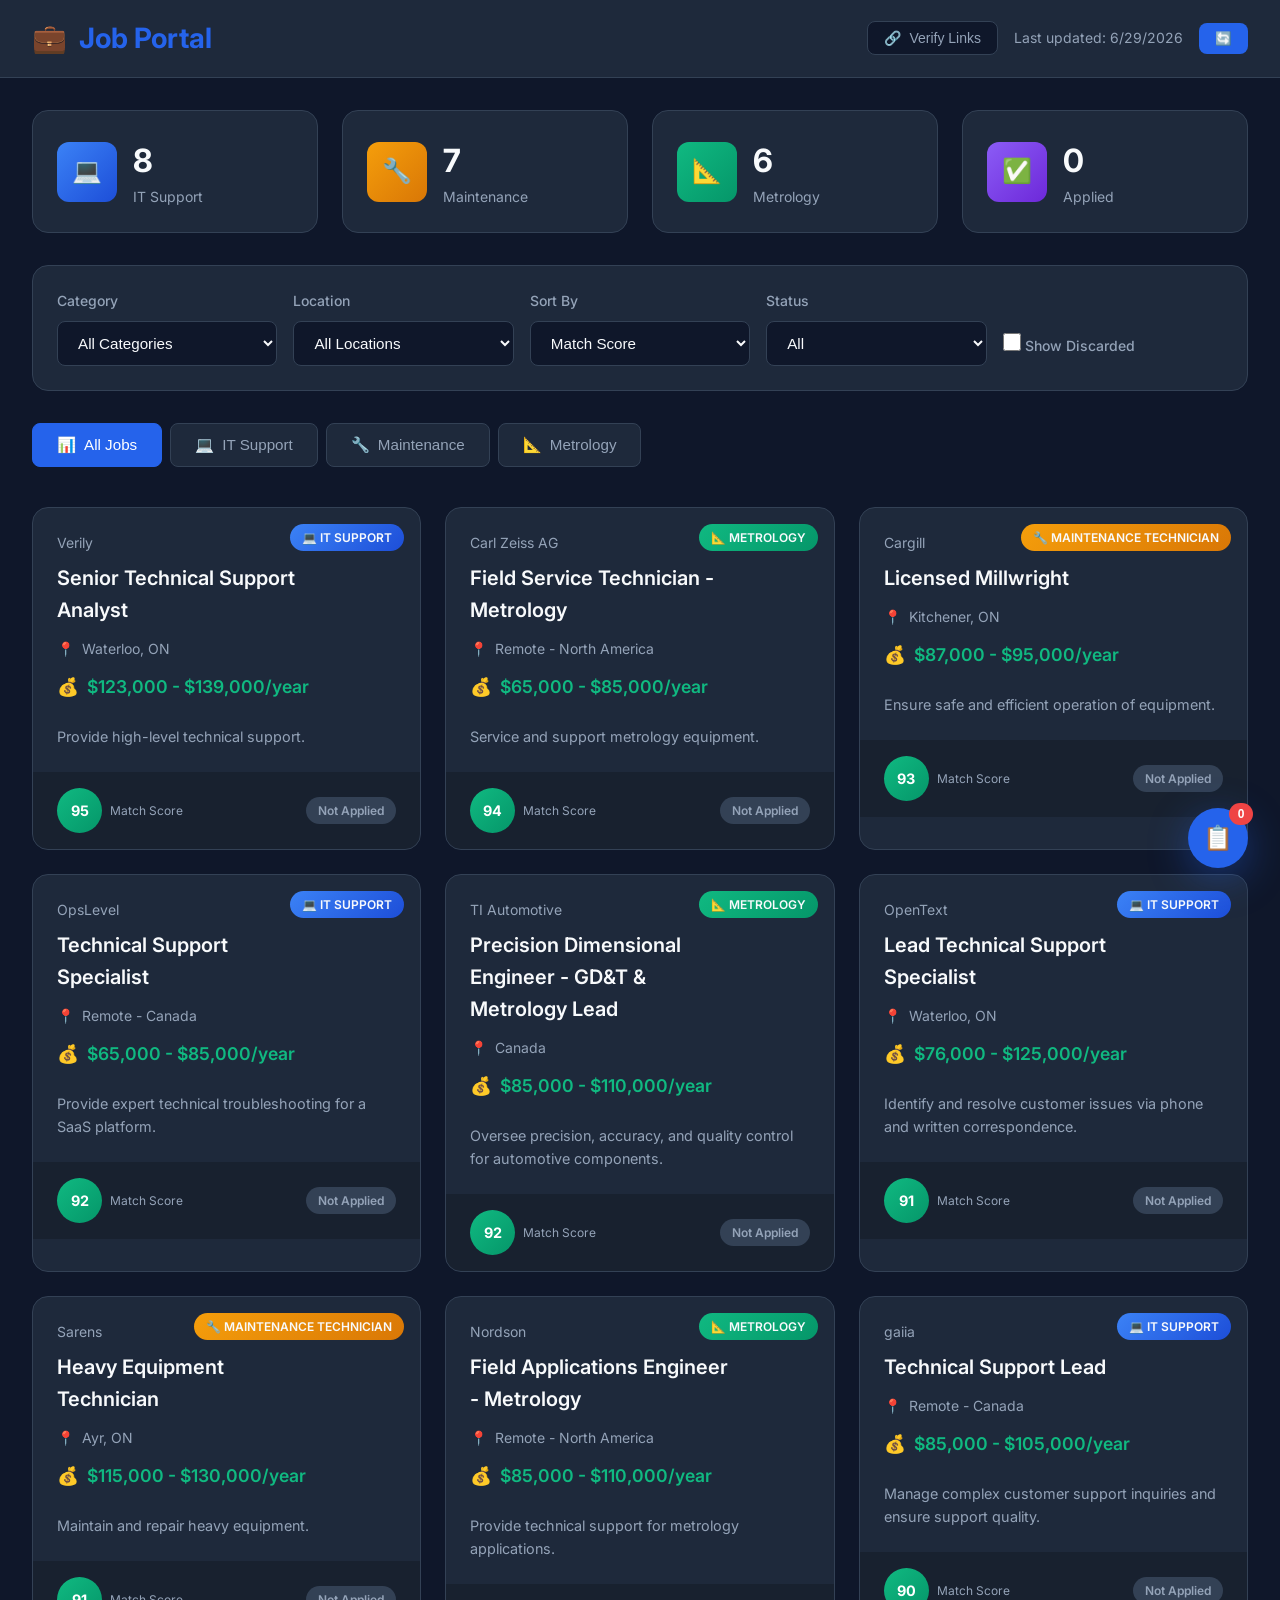
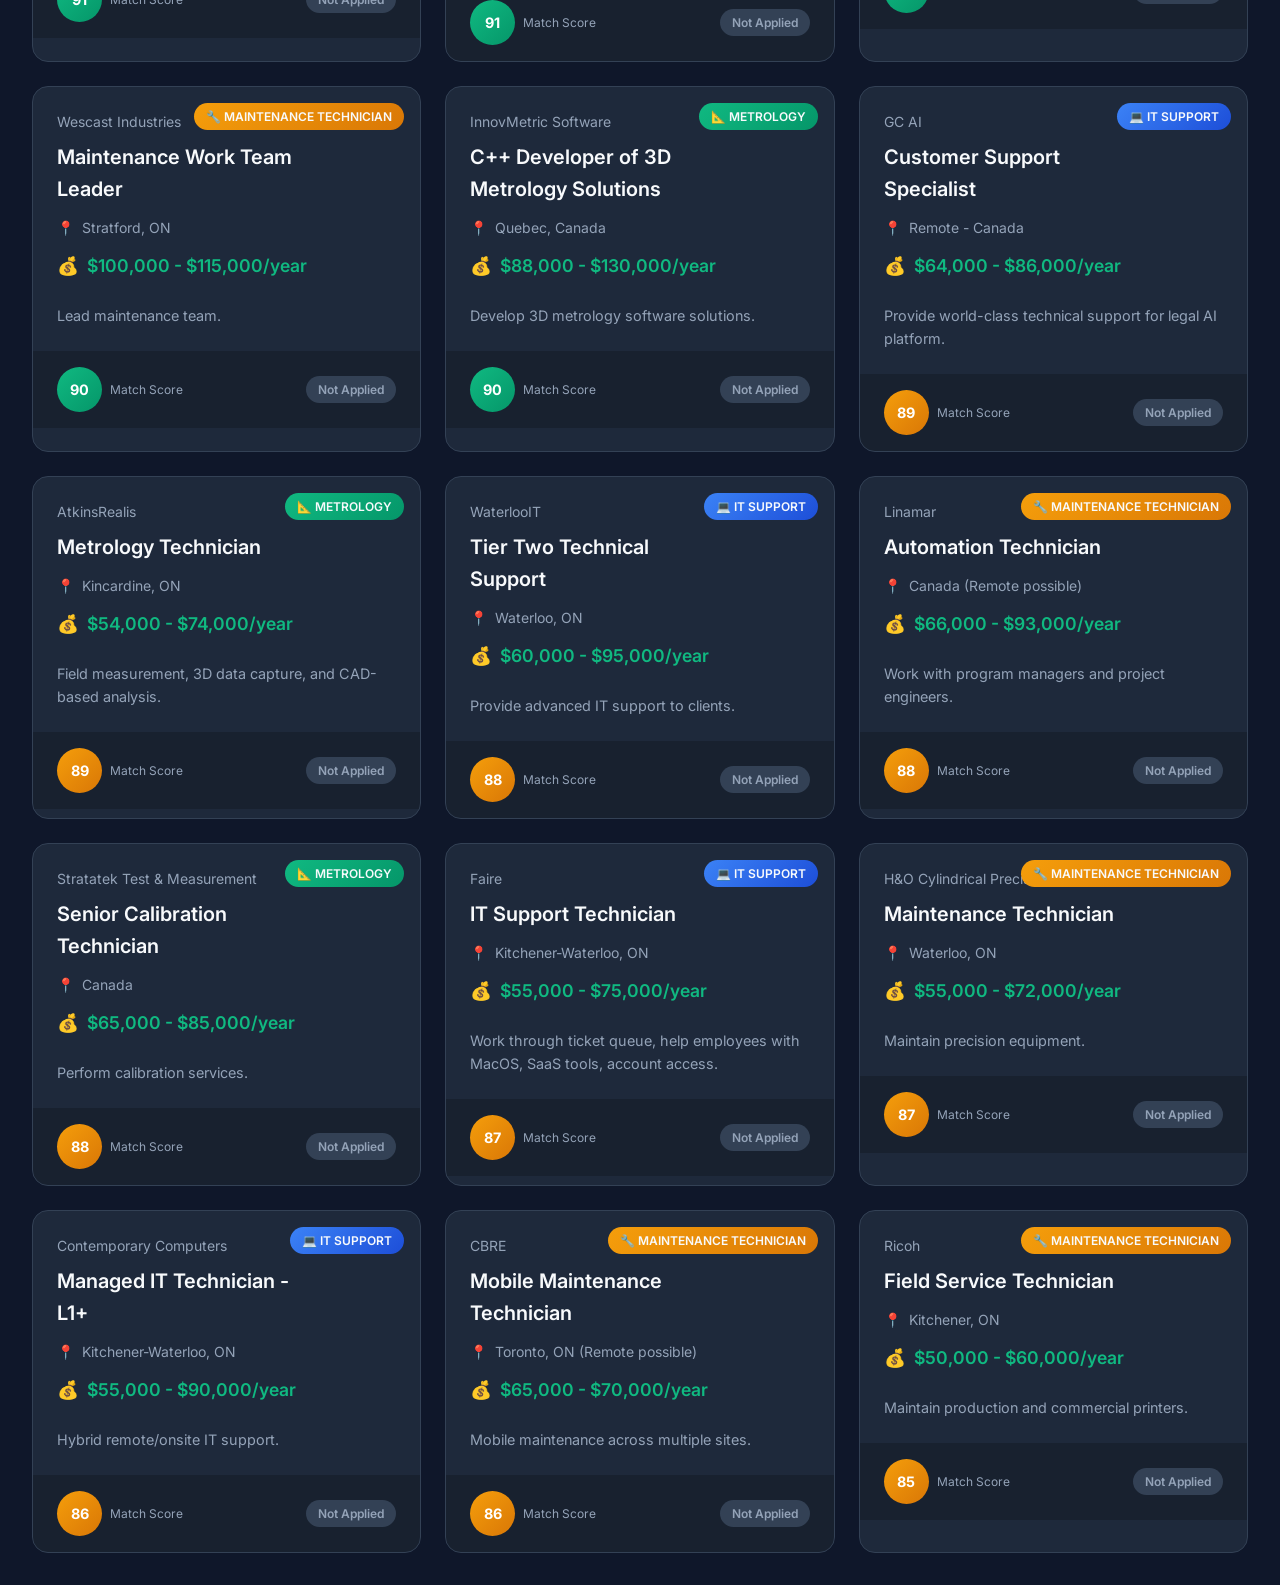
==== index.html @ a5195724 "This is a personal website to find a job" ====
<!DOCTYPE html>
<html lang="en">
<head>
    <meta charset="UTF-8">
    <meta name="viewport" content="width=device-width, initial-scale=1.0">
    <title>Daniel Masias - Job Portal</title>
    <link rel="stylesheet" href="styles.css">
    <link href="https://fonts.googleapis.com/css2?family=Inter:wght@300;400;500;600;700&display=swap" rel="stylesheet">
</head>
<body>
    <div class="app-container">
        <!-- Header -->
        <header class="header">
            <div class="header-content">
                <div class="logo">
                    <span>💼</span>
                    <span>Job Portal</span>
                </div>
                <div class="header-info">
                    <button class="btn-verify" id="verifyLinksBtn" title="Verify all application links">
                        <span>🔗</span> Verify Links
                    </button>
                    <span class="last-updated" id="lastUpdated"></span>
                    <button class="btn-refresh" id="refreshBtn" title="Refresh jobs">
                        <span>🔄</span>
                    </button>
                </div>
            </div>
        </header>

        <!-- Main Content -->
        <main class="main-content">
            <!-- Stats Section -->
            <section class="stats-section">
                <div class="stat-card">
                    <div class="stat-icon it-support"><span>💻</span></div>
                    <div class="stat-info">
                        <span class="stat-number" id="itSupportCount">0</span>
                        <span class="stat-label">IT Support</span>
                    </div>
                </div>
                <div class="stat-card">
                    <div class="stat-icon maintenance"><span>🔧</span></div>
                    <div class="stat-info">
                        <span class="stat-number" id="maintenanceCount">0</span>
                        <span class="stat-label">Maintenance</span>
                    </div>
                </div>
                <div class="stat-card">
                    <div class="stat-icon metrology"><span>📐</span></div>
                    <div class="stat-info">
                        <span class="stat-number" id="metrologyCount">0</span>
                        <span class="stat-label">Metrology</span>
                    </div>
                </div>
                <div class="stat-card">
                    <div class="stat-icon applied"><span>✅</span></div>
                    <div class="stat-info">
                        <span class="stat-number" id="appliedCount">0</span>
                        <span class="stat-label">Applied</span>
                    </div>
                </div>
            </section>

            <!-- Filters -->
            <section class="filters-section">
                <div class="filter-group">
                    <label>Category</label>
                    <select id="categoryFilter">
                        <option value="all">All Categories</option>
                        <option value="it_support">IT Support</option>
                        <option value="maintenance">Maintenance Technician</option>
                        <option value="metrology">Metrology</option>
                    </select>
                </div>
                <div class="filter-group">
                    <label>Location</label>
                    <select id="locationFilter">
                        <option value="all">All Locations</option>
                        <option value="remote">Remote Only</option>
                        <option value="kitchener">Kitchener, ON (10Km)</option>
                    </select>
                </div>
                <div class="filter-group">
                    <label>Sort By</label>
                    <select id="sortBy">
                        <option value="score">Match Score</option>
                        <option value="salary">Salary</option>
                        <option value="date">Date Posted</option>
                    </select>
                </div>
                <div class="filter-group">
                    <label>Status</label>
                    <select id="statusFilter">
                        <option value="all">All</option>
                        <option value="not_applied">Not Applied</option>
                        <option value="applied">Applied</option>
                        <option value="interview">Interview</option>
                        <option value="discarded">Discarded</option>
                    </select>
                </div>
                <div class="filter-group filter-checkbox">
                    <label class="checkbox-label">
                        <input type="checkbox" id="showDiscarded">
                        <span>Show Discarded</span>
                    </label>
                </div>
            </section>

            <!-- Category Tabs -->
            <section class="category-tabs">
                <button class="tab-btn active" data-category="all">
                    <span>📊</span> All Jobs
                </button>
                <button class="tab-btn" data-category="it_support">
                    <span>💻</span> IT Support
                </button>
                <button class="tab-btn" data-category="maintenance">
                    <span>🔧</span> Maintenance
                </button>
                <button class="tab-btn" data-category="metrology">
                    <span>📐</span> Metrology
                </button>
            </section>

            <!-- Jobs Grid -->
            <section class="jobs-section">
                <div class="jobs-grid" id="jobsGrid">
                    <!-- Jobs will be dynamically inserted here -->
                </div>
            </section>
        </main>

        <!-- Job Detail Modal -->
        <div class="modal-overlay" id="jobModal">
            <div class="modal-content">
                <button class="modal-close" id="modalClose">&times;</button>
                <div class="modal-header">
                    <div class="modal-company-logo" id="modalLogo"></div>
                    <div class="modal-title">
                        <h2 id="modalPosition"></h2>
                        <h3 id="modalCompany"></h3>
                        <div class="modal-meta">
                            <span id="modalLocation"><span>📍</span></span>
                            <span id="modalSalary"><span>💰</span></span>
                            <span id="modalScore"><span>⭐</span></span>
                        </div>
                    </div>
                </div>
                <div class="modal-body">
                    <div class="modal-section">
                        <h4>Description</h4>
                        <p id="modalDescription"></p>
                    </div>
                    <div class="modal-section">
                        <h4>Requirements</h4>
                        <ul id="modalRequirements"></ul>
                    </div>
                    <div class="modal-section">
                        <h4>Application Status</h4>
                        <div class="status-buttons">
                            <button class="status-btn" data-status="not_applied">Not Applied</button>
                            <button class="status-btn" data-status="applied">Applied</button>
                            <button class="status-btn" data-status="interview">Interview</button>
                            <button class="status-btn" data-status="rejected">Rejected</button>
                            <button class="status-btn" data-status="discarded">Discarded</button>
                        </div>
                        <div class="notes-section">
                            <label>Notes:</label>
                            <textarea id="applicationNotes" placeholder="Add notes about this application..."></textarea>
                        </div>
                    </div>
                </div>
                <div class="modal-footer">
                    <div class="link-status" id="linkStatus">
                        <span class="link-unchecked">🔍 Link not verified yet</span>
                    </div>
                    <div class="modal-buttons">
                        <button class="btn-download-cv" id="modalDownloadCV">
                            <span>📄</span> Download CV
                        </button>
                        <a href="#" class="btn-apply" id="modalApply" target="_blank">
                            <span>📨</span> Apply Now
                        </a>
                        <a href="#" class="btn-career" id="modalCareer" target="_blank">
                            <span>🏢</span> Career Page
                        </a>
                        <button class="btn-discard-modal" id="modalDiscard">
                            <span>🗑️</span> Discard
                        </button>
                    </div>
                </div>
            </div>
        </div>

        <!-- Application Log Sidebar -->
        <aside class="log-sidebar" id="logSidebar">
            <div class="log-header">
                <h3><span>📜</span> Application Log</h3>
                <button class="btn-close-log" id="closeLog">&times;</button>
            </div>
            <div class="log-content" id="logContent">
                <!-- Log entries will be inserted here -->
            </div>
        </aside>

        <!-- Toggle Log Button -->
        <button class="btn-toggle-log" id="toggleLog">
            <span>📋</span>
            <span class="log-badge" id="logBadge">0</span>
        </button>
    </div>

    <script src="app.js"></script>
</body>
</html>
---- styles.css ----
/* Reset & Base */
* {
    margin: 0;
    padding: 0;
    box-sizing: border-box;
}

:root {
    --primary: #2563eb;
    --primary-dark: #1d4ed8;
    --secondary: #64748b;
    --success: #10b981;
    --warning: #f59e0b;
    --danger: #ef4444;
    --bg-dark: #0f172a;
    --bg-card: #1e293b;
    --bg-hover: #334155;
    --text-primary: #f8fafc;
    --text-secondary: #94a3b8;
    --border: #334155;
    --gradient-it: linear-gradient(135deg, #3b82f6, #1d4ed8);
    --gradient-maintenance: linear-gradient(135deg, #f59e0b, #d97706);
    --gradient-metrology: linear-gradient(135deg, #10b981, #059669);
}

body {
    font-family: 'Inter', -apple-system, BlinkMacSystemFont, sans-serif;
    background: var(--bg-dark);
    color: var(--text-primary);
    line-height: 1.6;
    min-height: 100vh;
}

/* Header */
.header {
    background: var(--bg-card);
    border-bottom: 1px solid var(--border);
    padding: 1rem 2rem;
    position: sticky;
    top: 0;
    z-index: 100;
}

.header-content {
    max-width: 1400px;
    margin: 0 auto;
    display: flex;
    justify-content: space-between;
    align-items: center;
}

.logo {
    display: flex;
    align-items: center;
    gap: 0.75rem;
    font-size: 1.5rem;
    font-weight: 700;
    color: var(--primary);
}

.logo span {
    font-size: 1.75rem;
}

.header-info {
    display: flex;
    align-items: center;
    gap: 1rem;
}

.last-updated {
    color: var(--text-secondary);
    font-size: 0.875rem;
}

.btn-refresh {
    background: var(--primary);
    color: white;
    border: none;
    padding: 0.5rem 1rem;
    border-radius: 0.5rem;
    cursor: pointer;
    display: flex;
    align-items: center;
    gap: 0.5rem;
    transition: all 0.2s;
}

.btn-refresh:hover {
    background: var(--primary-dark);
    transform: rotate(180deg);
}

/* Main Content */
.main-content {
    max-width: 1400px;
    margin: 0 auto;
    padding: 2rem;
}

/* Stats Section */
.stats-section {
    display: grid;
    grid-template-columns: repeat(auto-fit, minmax(200px, 1fr));
    gap: 1.5rem;
    margin-bottom: 2rem;
}

.stat-card {
    background: var(--bg-card);
    border-radius: 1rem;
    padding: 1.5rem;
    display: flex;
    align-items: center;
    gap: 1rem;
    border: 1px solid var(--border);
    transition: transform 0.2s, box-shadow 0.2s;
}

.stat-card:hover {
    transform: translateY(-2px);
    box-shadow: 0 10px 40px rgba(0, 0, 0, 0.3);
}

.stat-icon {
    width: 60px;
    height: 60px;
    border-radius: 0.75rem;
    display: flex;
    align-items: center;
    justify-content: center;
    font-size: 1.5rem;
    color: white;
}

.stat-icon.it-support { background: var(--gradient-it); }
.stat-icon.maintenance { background: var(--gradient-maintenance); }
.stat-icon.metrology { background: var(--gradient-metrology); }
.stat-icon.applied { background: linear-gradient(135deg, #8b5cf6, #6d28d9); }

.stat-info {
    display: flex;
    flex-direction: column;
}

.stat-number {
    font-size: 2rem;
    font-weight: 700;
}

.stat-label {
    color: var(--text-secondary);
    font-size: 0.875rem;
}

/* Filters Section */
.filters-section {
    display: flex;
    flex-wrap: wrap;
    gap: 1rem;
    margin-bottom: 2rem;
    padding: 1.5rem;
    background: var(--bg-card);
    border-radius: 1rem;
    border: 1px solid var(--border);
}

.filter-group {
    flex: 1;
    min-width: 200px;
}

.filter-group label {
    display: block;
    margin-bottom: 0.5rem;
    color: var(--text-secondary);
    font-size: 0.875rem;
    font-weight: 500;
}

.filter-group select {
    width: 100%;
    padding: 0.75rem 1rem;
    background: var(--bg-dark);
    border: 1px solid var(--border);
    border-radius: 0.5rem;
    color: var(--text-primary);
    font-size: 0.95rem;
    cursor: pointer;
    transition: border-color 0.2s;
}

.filter-group select:focus {
    outline: none;
    border-color: var(--primary);
}

/* Category Tabs */
.category-tabs {
    display: flex;
    gap: 0.5rem;
    margin-bottom: 2rem;
    overflow-x: auto;
    padding-bottom: 0.5rem;
}

.tab-btn {
    display: flex;
    align-items: center;
    gap: 0.5rem;
    padding: 0.75rem 1.5rem;
    background: var(--bg-card);
    border: 1px solid var(--border);
    border-radius: 0.5rem;
    color: var(--text-secondary);
    font-size: 0.95rem;
    font-weight: 500;
    cursor: pointer;
    transition: all 0.2s;
    white-space: nowrap;
}

.tab-btn:hover {
    background: var(--bg-hover);
    color: var(--text-primary);
}

.tab-btn.active {
    background: var(--primary);
    color: white;
    border-color: var(--primary);
}

/* Jobs Grid */
.jobs-grid {
    display: grid;
    grid-template-columns: repeat(auto-fill, minmax(350px, 1fr));
    gap: 1.5rem;
}

/* Job Card */
.job-card {
    background: var(--bg-card);
    border-radius: 1rem;
    border: 1px solid var(--border);
    overflow: hidden;
    transition: transform 0.2s, box-shadow 0.2s;
    cursor: pointer;
}

.job-card:hover {
    transform: translateY(-4px);
    box-shadow: 0 20px 40px rgba(0, 0, 0, 0.3);
}

.job-card-header {
    padding: 1.5rem;
    position: relative;
}

.job-card-category {
    position: absolute;
    top: 1rem;
    right: 1rem;
    padding: 0.25rem 0.75rem;
    border-radius: 2rem;
    font-size: 0.75rem;
    font-weight: 600;
    text-transform: uppercase;
}

.job-card-category.it-support { background: var(--gradient-it); }
.job-card-category.maintenance { background: var(--gradient-maintenance); }
.job-card-category.metrology { background: var(--gradient-metrology); }

.job-card-company {
    font-size: 0.875rem;
    color: var(--text-secondary);
    margin-bottom: 0.5rem;
}

.job-card-title {
    font-size: 1.25rem;
    font-weight: 600;
    margin-bottom: 0.75rem;
    padding-right: 80px;
}

.job-card-location {
    display: flex;
    align-items: center;
    gap: 0.5rem;
    color: var(--text-secondary);
    font-size: 0.875rem;
    margin-bottom: 0.75rem;
}

.job-card-location span {
    color: var(--primary);
}

.job-card-salary {
    display: flex;
    align-items: center;
    gap: 0.5rem;
    color: var(--success);
    font-weight: 600;
    font-size: 1.1rem;
}

.job-card-salary span {
    color: var(--warning);
}

.job-card-body {
    padding: 0 1.5rem 1.5rem;
}

.job-card-description {
    color: var(--text-secondary);
    font-size: 0.9rem;
    line-height: 1.6;
    display: -webkit-box;
    -webkit-line-clamp: 2;
    -webkit-box-orient: vertical;
    overflow: hidden;
}

.job-card-footer {
    padding: 1rem 1.5rem;
    background: rgba(0, 0, 0, 0.2);
    display: flex;
    justify-content: space-between;
    align-items: center;
}

.job-card-score {
    display: flex;
    align-items: center;
    gap: 0.5rem;
}

.score-circle {
    width: 45px;
    height: 45px;
    border-radius: 50%;
    display: flex;
    align-items: center;
    justify-content: center;
    font-weight: 700;
    font-size: 0.9rem;
    color: white;
}

.score-high { background: linear-gradient(135deg, #10b981, #059669); }
.score-medium { background: linear-gradient(135deg, #f59e0b, #d97706); }
.score-low { background: linear-gradient(135deg, #ef4444, #dc2626); }

.score-label {
    font-size: 0.75rem;
    color: var(--text-secondary);
}

.job-card-status {
    display: flex;
    align-items: center;
    gap: 0.5rem;
}

.status-badge {
    padding: 0.25rem 0.75rem;
    border-radius: 2rem;
    font-size: 0.75rem;
    font-weight: 600;
}

.status-not_applied { background: var(--bg-hover); color: var(--text-secondary); }
.status-applied { background: rgba(59, 130, 246, 0.2); color: #60a5fa; }
.status-interview { background: rgba(16, 185, 129, 0.2); color: #34d399; }
.status-rejected { background: rgba(239, 68, 68, 0.2); color: #f87171; }
.status-discarded { background: rgba(107, 114, 128, 0.2); color: #9ca3af; }

/* Discard Button */
.btn-discard {
    position: absolute;
    top: 1rem;
    left: 1rem;
    background: rgba(0, 0, 0, 0.5);
    border: none;
    border-radius: 0.5rem;
    padding: 0.4rem 0.6rem;
    cursor: pointer;
    font-size: 0.9rem;
    opacity: 0;
    transition: all 0.2s;
    z-index: 10;
}

.job-card:hover .btn-discard {
    opacity: 1;
}

.btn-discard:hover {
    background: rgba(239, 68, 68, 0.8);
    transform: scale(1.1);
}

.job-card.discarded {
    opacity: 0.5;
    border-style: dashed;
}

.job-card.discarded:hover {
    opacity: 0.8;
}

/* Filter Checkbox */
.filter-checkbox {
    display: flex;
    align-items: flex-end;
    min-width: auto;
}

.checkbox-label {
    display: flex;
    align-items: center;
    gap: 0.5rem;
    cursor: pointer;
    color: var(--text-secondary);
    font-size: 0.875rem;
    font-weight: 500;
    padding-top: 1.5rem;
}

.checkbox-label input[type="checkbox"] {
    width: 18px;
    height: 18px;
    accent-color: var(--primary);
    cursor: pointer;
}

/* Modal */
.modal-overlay {
    position: fixed;
    top: 0;
    left: 0;
    right: 0;
    bottom: 0;
    background: rgba(0, 0, 0, 0.8);
    display: none;
    align-items: center;
    justify-content: center;
    z-index: 1000;
    padding: 2rem;
}

.modal-overlay.active {
    display: flex;
}

.modal-content {
    background: var(--bg-card);
    border-radius: 1rem;
    max-width: 700px;
    width: 100%;
    max-height: 90vh;
    overflow-y: auto;
    position: relative;
}

.modal-close {
    position: absolute;
    top: 1rem;
    right: 1rem;
    background: none;
    border: none;
    color: var(--text-secondary);
    font-size: 1.5rem;
    cursor: pointer;
    width: 40px;
    height: 40px;
    border-radius: 50%;
    display: flex;
    align-items: center;
    justify-content: center;
    transition: all 0.2s;
}

.modal-close:hover {
    background: var(--bg-hover);
    color: var(--text-primary);
}

.modal-header {
    padding: 2rem;
    border-bottom: 1px solid var(--border);
}

.modal-company-logo {
    width: 80px;
    height: 80px;
    border-radius: 1rem;
    background: var(--gradient-it);
    display: flex;
    align-items: center;
    justify-content: center;
    font-size: 2rem;
    color: white;
    margin-bottom: 1rem;
}

.modal-title h2 {
    font-size: 1.5rem;
    margin-bottom: 0.5rem;
}

.modal-title h3 {
    color: var(--text-secondary);
    font-weight: 500;
    margin-bottom: 1rem;
}

.modal-meta {
    display: flex;
    flex-wrap: wrap;
    gap: 1rem;
}

.modal-meta span {
    display: flex;
    align-items: center;
    gap: 0.5rem;
    color: var(--text-secondary);
    font-size: 0.9rem;
}

.modal-meta span span {
    color: var(--primary);
}

.modal-body {
    padding: 2rem;
}

.modal-section {
    margin-bottom: 2rem;
}

.modal-section h4 {
    font-size: 1rem;
    margin-bottom: 1rem;
    color: var(--text-primary);
}

.modal-section p {
    color: var(--text-secondary);
    line-height: 1.7;
}

.modal-section ul {
    list-style: none;
}

.modal-section ul li {
    padding: 0.5rem 0;
    color: var(--text-secondary);
    display: flex;
    align-items: center;
    gap: 0.5rem;
}

.modal-section ul li::before {
    content: "•";
    color: var(--primary);
    font-weight: bold;
}

/* Status Buttons */
.status-buttons {
    display: flex;
    flex-wrap: wrap;
    gap: 0.5rem;
    margin-bottom: 1rem;
}

.status-btn {
    padding: 0.5rem 1rem;
    border-radius: 0.5rem;
    border: 1px solid var(--border);
    background: var(--bg-dark);
    color: var(--text-secondary);
    cursor: pointer;
    transition: all 0.2s;
    font-size: 0.875rem;
}

.status-btn:hover {
    border-color: var(--primary);
    color: var(--primary);
}

.status-btn.active {
    background: var(--primary);
    color: white;
    border-color: var(--primary);
}

.notes-section {
    margin-top: 1rem;
}

.notes-section label {
    display: block;
    margin-bottom: 0.5rem;
    color: var(--text-secondary);
    font-size: 0.875rem;
}

.notes-section textarea {
    width: 100%;
    min-height: 100px;
    padding: 1rem;
    background: var(--bg-dark);
    border: 1px solid var(--border);
    border-radius: 0.5rem;
    color: var(--text-primary);
    font-family: inherit;
    resize: vertical;
}

.notes-section textarea:focus {
    outline: none;
    border-color: var(--primary);
}

.modal-footer {
    padding: 1.5rem 2rem;
    background: rgba(0, 0, 0, 0.2);
    display: flex;
    flex-direction: column;
    gap: 0.75rem;
}

.btn-apply, .btn-career, .btn-discard-modal {
    flex: 1;
    padding: 1rem;
    border-radius: 0.5rem;
    text-decoration: none;
    text-align: center;
    font-weight: 600;
    display: flex;
    align-items: center;
    justify-content: center;
    gap: 0.5rem;
    transition: all 0.2s;
    border: none;
    cursor: pointer;
    font-size: 0.95rem;
}

.modal-buttons {
    display: flex;
    gap: 0.75rem;
}

.modal-buttons .btn-apply,
.modal-buttons .btn-career,
.modal-buttons .btn-discard-modal {
    flex: 1;
}

.btn-apply {
    background: var(--primary);
    color: white;
}

.btn-apply:hover {
    background: var(--primary-dark);
}

.btn-career {
    background: var(--bg-dark);
    color: var(--text-primary);
    border: 1px solid var(--border);
}

.btn-career:hover {
    background: var(--bg-hover);
}

.btn-discard-modal {
    background: var(--bg-dark);
    color: var(--text-secondary);
    border: 1px solid var(--border);
}

.btn-discard-modal:hover {
    background: rgba(239, 68, 68, 0.2);
    color: #f87171;
    border-color: #f87171;
}

/* Download CV Button */
.btn-download-cv {
    background: linear-gradient(135deg, #10b981, #059669);
    color: white;
    border: none;
    padding: 1rem;
    border-radius: 0.5rem;
    cursor: pointer;
    display: flex;
    align-items: center;
    justify-content: center;
    gap: 0.5rem;
    font-weight: 600;
    transition: all 0.2s;
    font-size: 0.95rem;
}

.btn-download-cv:hover {
    background: linear-gradient(135deg, #059669, #047857);
    transform: translateY(-2px);
    box-shadow: 0 5px 20px rgba(16, 185, 129, 0.4);
}

/* Verify Links Button */
.btn-verify {
    background: var(--bg-dark);
    color: var(--text-secondary);
    border: 1px solid var(--border);
    padding: 0.5rem 1rem;
    border-radius: 0.5rem;
    cursor: pointer;
    display: flex;
    align-items: center;
    gap: 0.5rem;
    transition: all 0.2s;
    font-size: 0.875rem;
}

.btn-verify:hover {
    background: var(--bg-hover);
    color: var(--text-primary);
    border-color: var(--primary);
}

.btn-verify:disabled {
    opacity: 0.7;
    cursor: not-allowed;
}

/* Link Status */
.link-status {
    padding: 0.5rem 1rem;
    border-radius: 0.5rem;
    font-size: 0.8rem;
    margin-bottom: 0.5rem;
}

.link-ok {
    color: #34d399;
    background: rgba(16, 185, 129, 0.1);
}

.link-broken {
    color: #f87171;
    background: rgba(239, 68, 68, 0.1);
}

.link-unchecked {
    color: var(--text-secondary);
    background: rgba(100, 116, 139, 0.1);
}

.link-warning {
    color: #fbbf24;
    background: rgba(245, 158, 11, 0.1);
}

/* Modal Buttons Container */
.modal-buttons {
    display: flex;
    gap: 0.75rem;
}

.modal-footer {
    padding: 1.5rem 2rem;
    background: rgba(0, 0, 0, 0.2);
}

/* Apply button link states */
.btn-apply.link-broken {
    background: rgba(239, 68, 68, 0.3);
    border: 1px dashed #f87171;
}

.btn-apply.link-ok {
    background: var(--primary);
}

/* Log Sidebar */
.log-sidebar {
    position: fixed;
    top: 0;
    right: -400px;
    width: 400px;
    height: 100vh;
    background: var(--bg-card);
    border-left: 1px solid var(--border);
    z-index: 200;
    transition: right 0.3s ease;
    display: flex;
    flex-direction: column;
}

.log-sidebar.active {
    right: 0;
}

.log-header {
    padding: 1.5rem;
    border-bottom: 1px solid var(--border);
    display: flex;
    justify-content: space-between;
    align-items: center;
}

.log-header h3 {
    display: flex;
    align-items: center;
    gap: 0.5rem;
    font-size: 1.1rem;
}

.btn-close-log {
    background: none;
    border: none;
    color: var(--text-secondary);
    font-size: 1.5rem;
    cursor: pointer;
}

.log-content {
    flex: 1;
    overflow-y: auto;
    padding: 1rem;
}

.log-entry {
    padding: 1rem;
    background: var(--bg-dark);
    border-radius: 0.5rem;
    margin-bottom: 0.75rem;
    border-left: 3px solid var(--primary);
}

.log-entry-header {
    display: flex;
    justify-content: space-between;
    align-items: start;
    margin-bottom: 0.5rem;
}

.log-entry-company {
    font-weight: 600;
    font-size: 0.95rem;
}

.log-entry-date {
    font-size: 0.75rem;
    color: var(--text-secondary);
}

.log-entry-position {
    color: var(--text-secondary);
    font-size: 0.85rem;
    margin-bottom: 0.5rem;
}

.log-entry-status {
    display: inline-block;
    padding: 0.2rem 0.5rem;
    border-radius: 0.25rem;
    font-size: 0.75rem;
    font-weight: 600;
}

.log-entry-notes {
    margin-top: 0.5rem;
    padding-top: 0.5rem;
    border-top: 1px solid var(--border);
    font-size: 0.85rem;
    color: var(--text-secondary);
    font-style: italic;
}

/* Toggle Log Button */
.btn-toggle-log {
    position: fixed;
    bottom: 2rem;
    right: 2rem;
    width: 60px;
    height: 60px;
    border-radius: 50%;
    background: var(--primary);
    color: white;
    border: none;
    font-size: 1.5rem;
    cursor: pointer;
    box-shadow: 0 10px 40px rgba(37, 99, 235, 0.4);
    transition: all 0.2s;
    z-index: 150;
}

.btn-toggle-log:hover {
    transform: scale(1.1);
}

.log-badge {
    position: absolute;
    top: -5px;
    right: -5px;
    background: var(--danger);
    color: white;
    font-size: 0.75rem;
    font-weight: 600;
    padding: 0.25rem 0.5rem;
    border-radius: 1rem;
    min-width: 24px;
    text-align: center;
}

/* Empty State */
.empty-state {
    text-align: center;
    padding: 4rem 2rem;
    color: var(--text-secondary);
}

.empty-state span {
    font-size: 4rem;
    margin-bottom: 1rem;
    opacity: 0.5;
}

.empty-state h3 {
    margin-bottom: 0.5rem;
    color: var(--text-primary);
}

/* Loading Spinner */
.loading {
    display: flex;
    justify-content: center;
    align-items: center;
    padding: 4rem;
}

.spinner {
    width: 50px;
    height: 50px;
    border: 3px solid var(--border);
    border-top-color: var(--primary);
    border-radius: 50%;
    animation: spin 1s linear infinite;
}

@keyframes spin {
    to { transform: rotate(360deg); }
}

/* Responsive */
@media (max-width: 768px) {
    .header-content {
        flex-direction: column;
        gap: 1rem;
    }
    
    .stats-section {
        grid-template-columns: repeat(2, 1fr);
    }
    
    .filters-section {
        flex-direction: column;
    }
    
    .filter-group {
        min-width: 100%;
    }
    
    .jobs-grid {
        grid-template-columns: 1fr;
    }
    
    .modal-content {
        margin: 1rem;
    }
    
    .modal-footer {
        flex-direction: column;
    }
    
    .log-sidebar {
        width: 100%;
        right: -100%;
    }
}
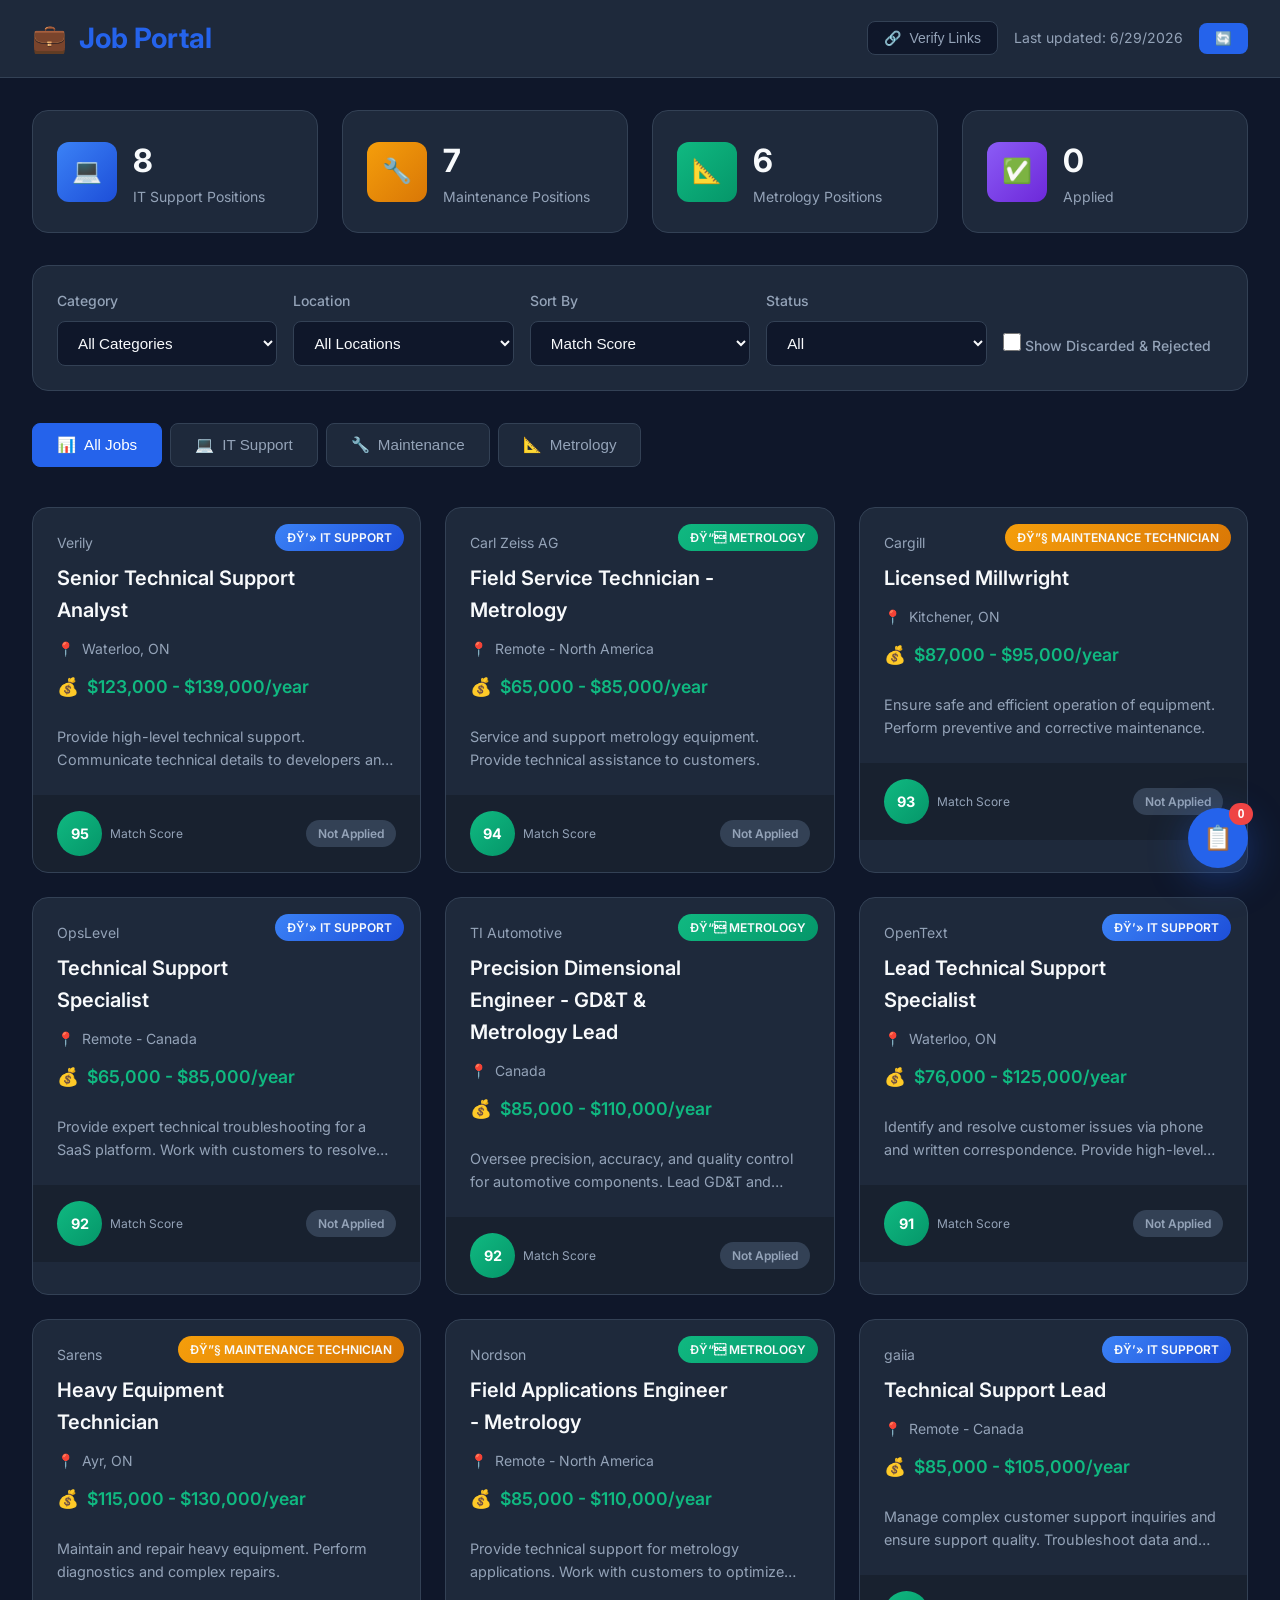
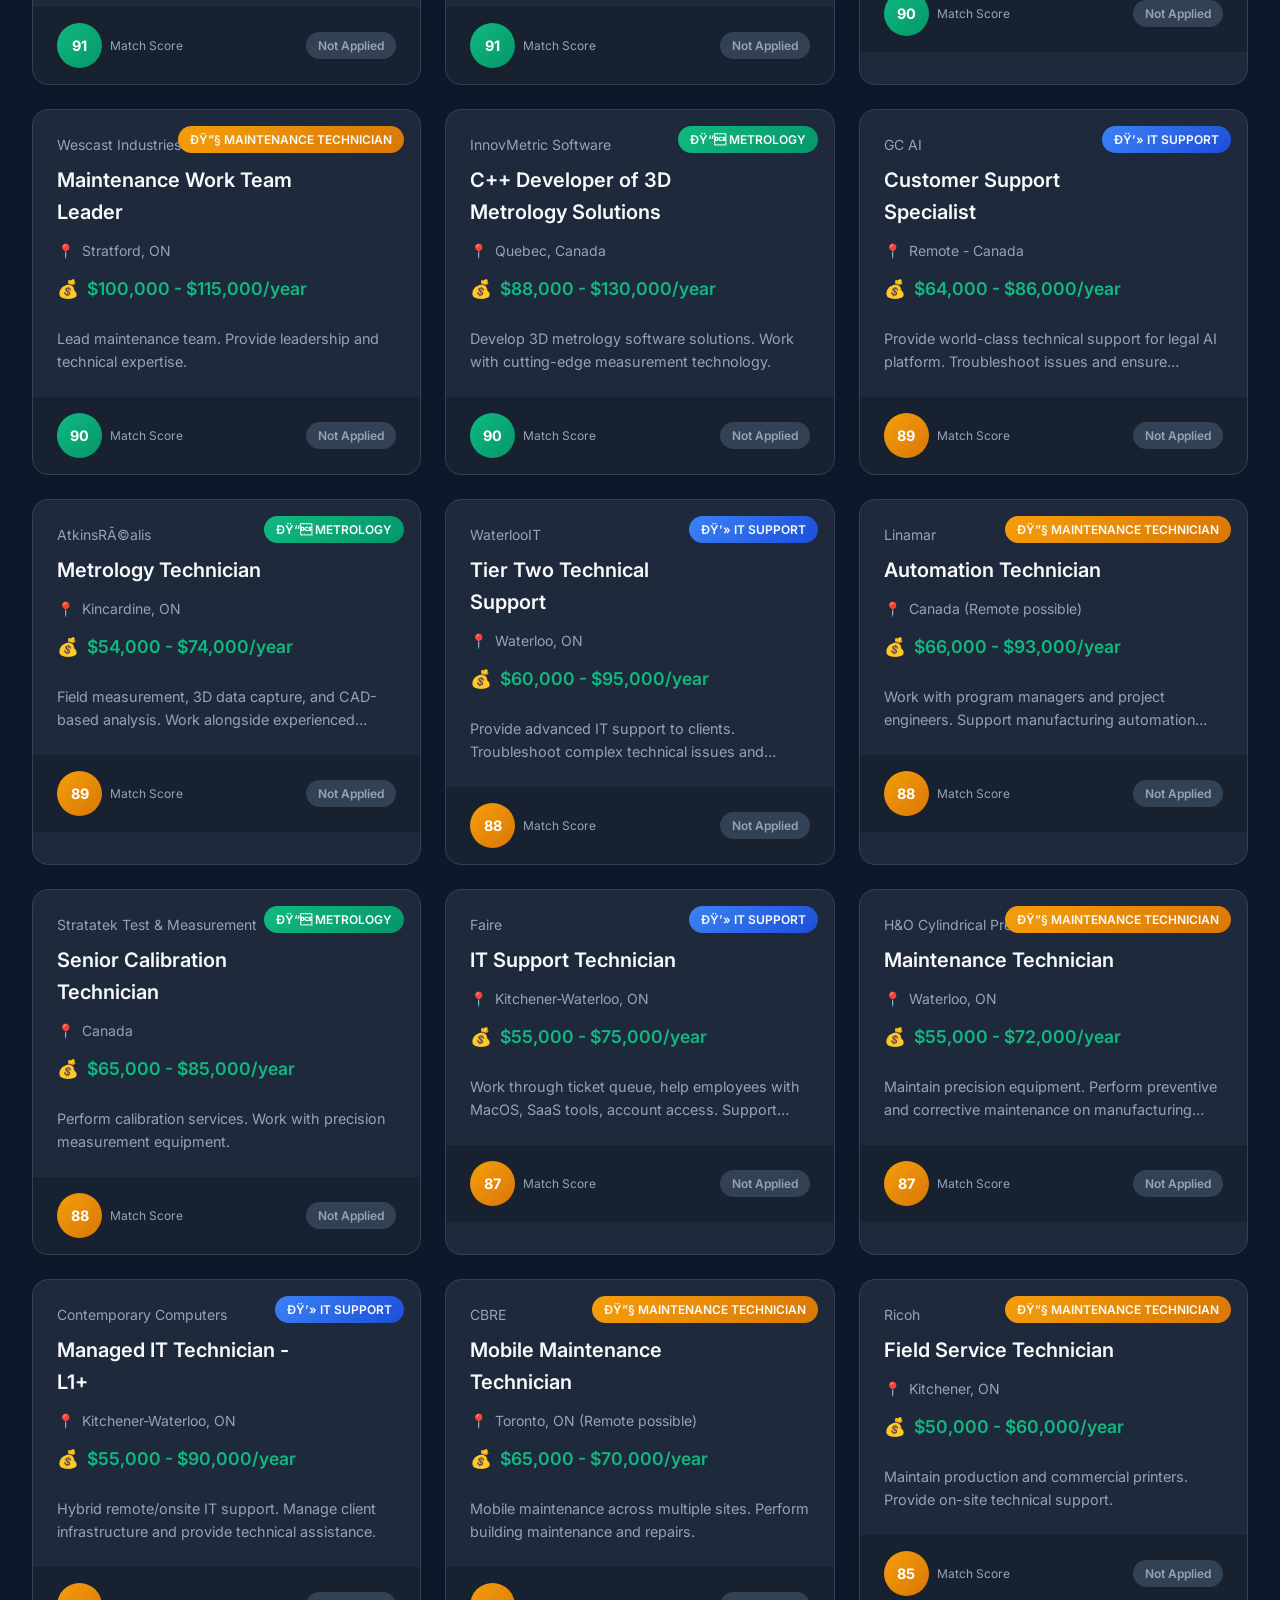
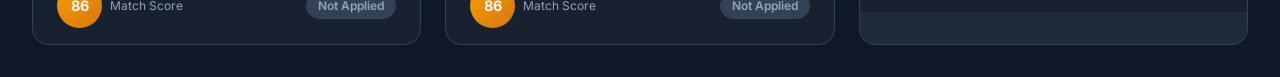
==== commit 1dbe1a33: "add daily auto-update system with RSS, Google CSE, and smart filtering" ====
--- a/index.html
+++ b/index.html
@@ -36,21 +36,21 @@
                     <div class="stat-icon it-support"><span>💻</span></div>
                     <div class="stat-info">
                         <span class="stat-number" id="itSupportCount">0</span>
-                        <span class="stat-label">IT Support</span>
+                        <span class="stat-label">IT Support Positions</span>
                     </div>
                 </div>
                 <div class="stat-card">
                     <div class="stat-icon maintenance"><span>🔧</span></div>
                     <div class="stat-info">
                         <span class="stat-number" id="maintenanceCount">0</span>
-                        <span class="stat-label">Maintenance</span>
+                        <span class="stat-label">Maintenance Positions</span>
                     </div>
                 </div>
                 <div class="stat-card">
                     <div class="stat-icon metrology"><span>📐</span></div>
                     <div class="stat-info">
                         <span class="stat-number" id="metrologyCount">0</span>
-                        <span class="stat-label">Metrology</span>
+                        <span class="stat-label">Metrology Positions</span>
                     </div>
                 </div>
                 <div class="stat-card">
@@ -102,7 +102,7 @@
                 <div class="filter-group filter-checkbox">
                     <label class="checkbox-label">
                         <input type="checkbox" id="showDiscarded">
-                        <span>Show Discarded</span>
+                        <span>Show Discarded & Rejected</span>
                     </label>
                 </div>
             </section>
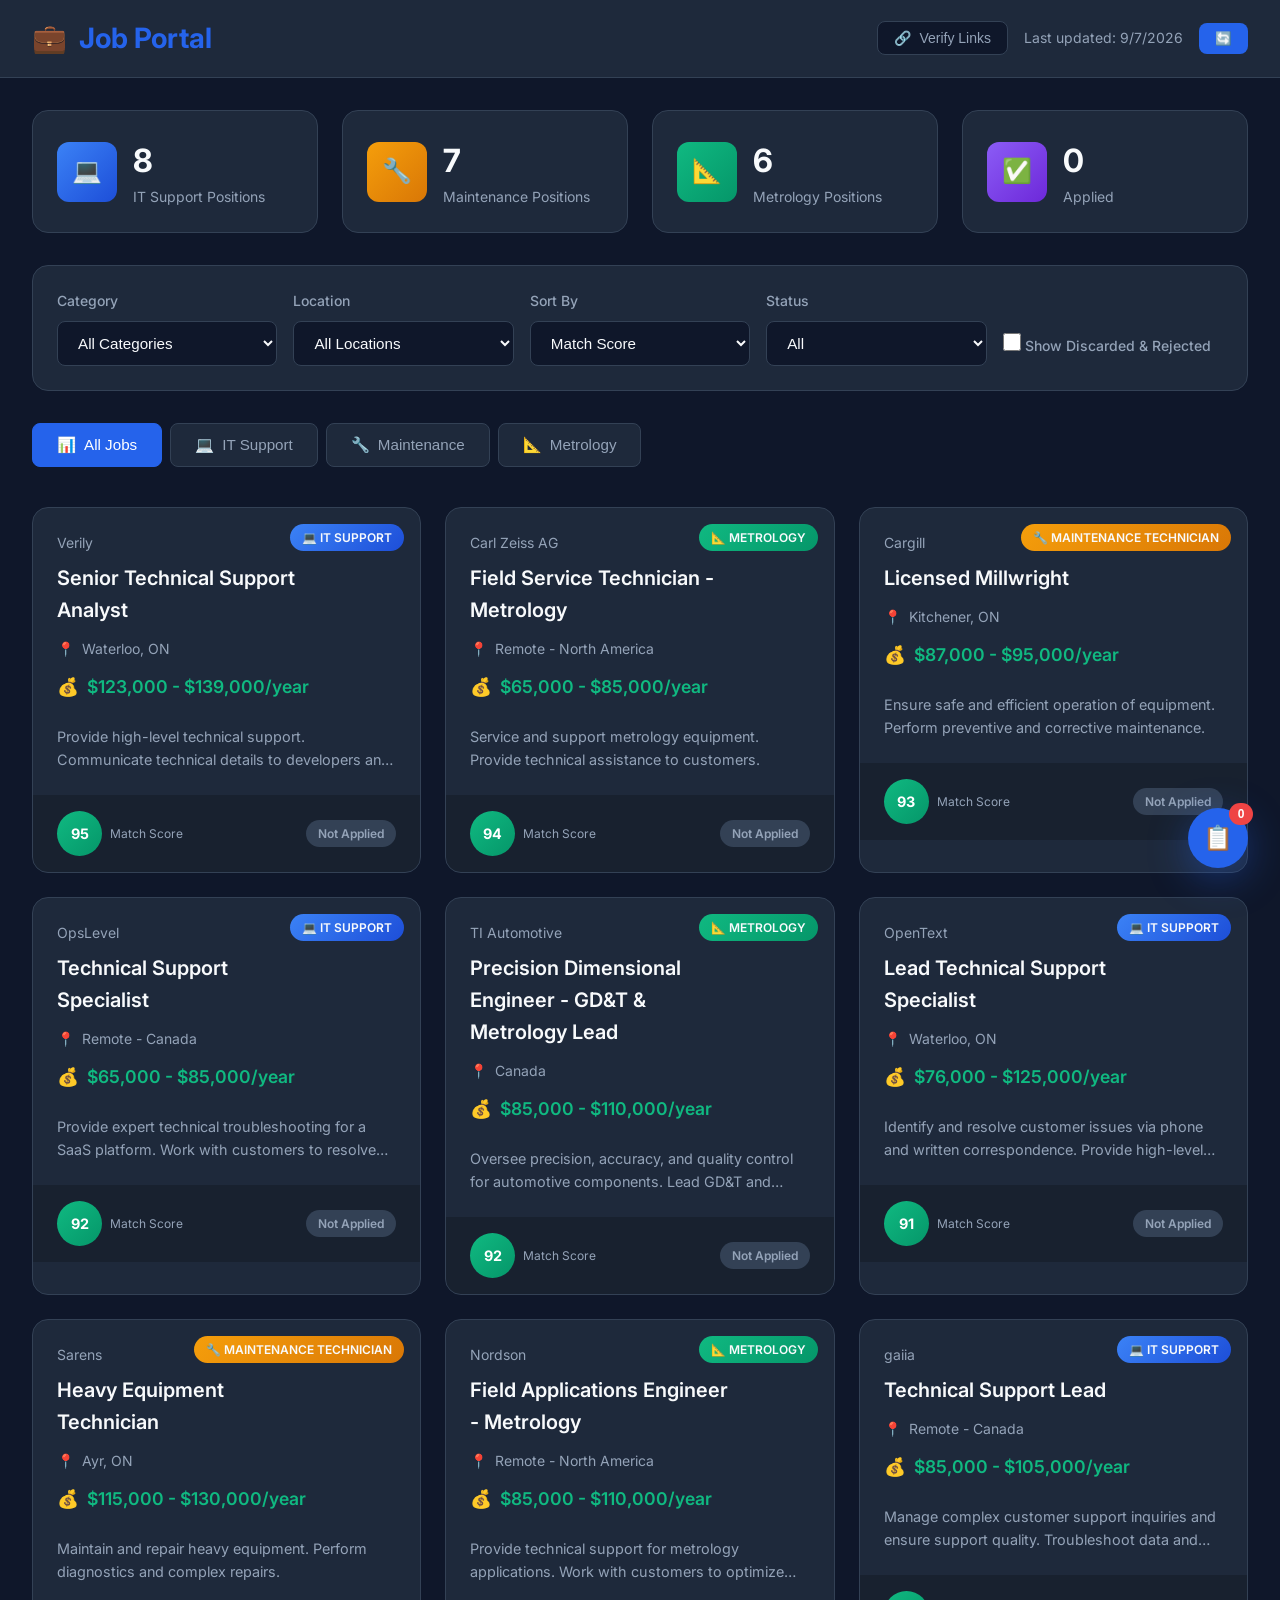
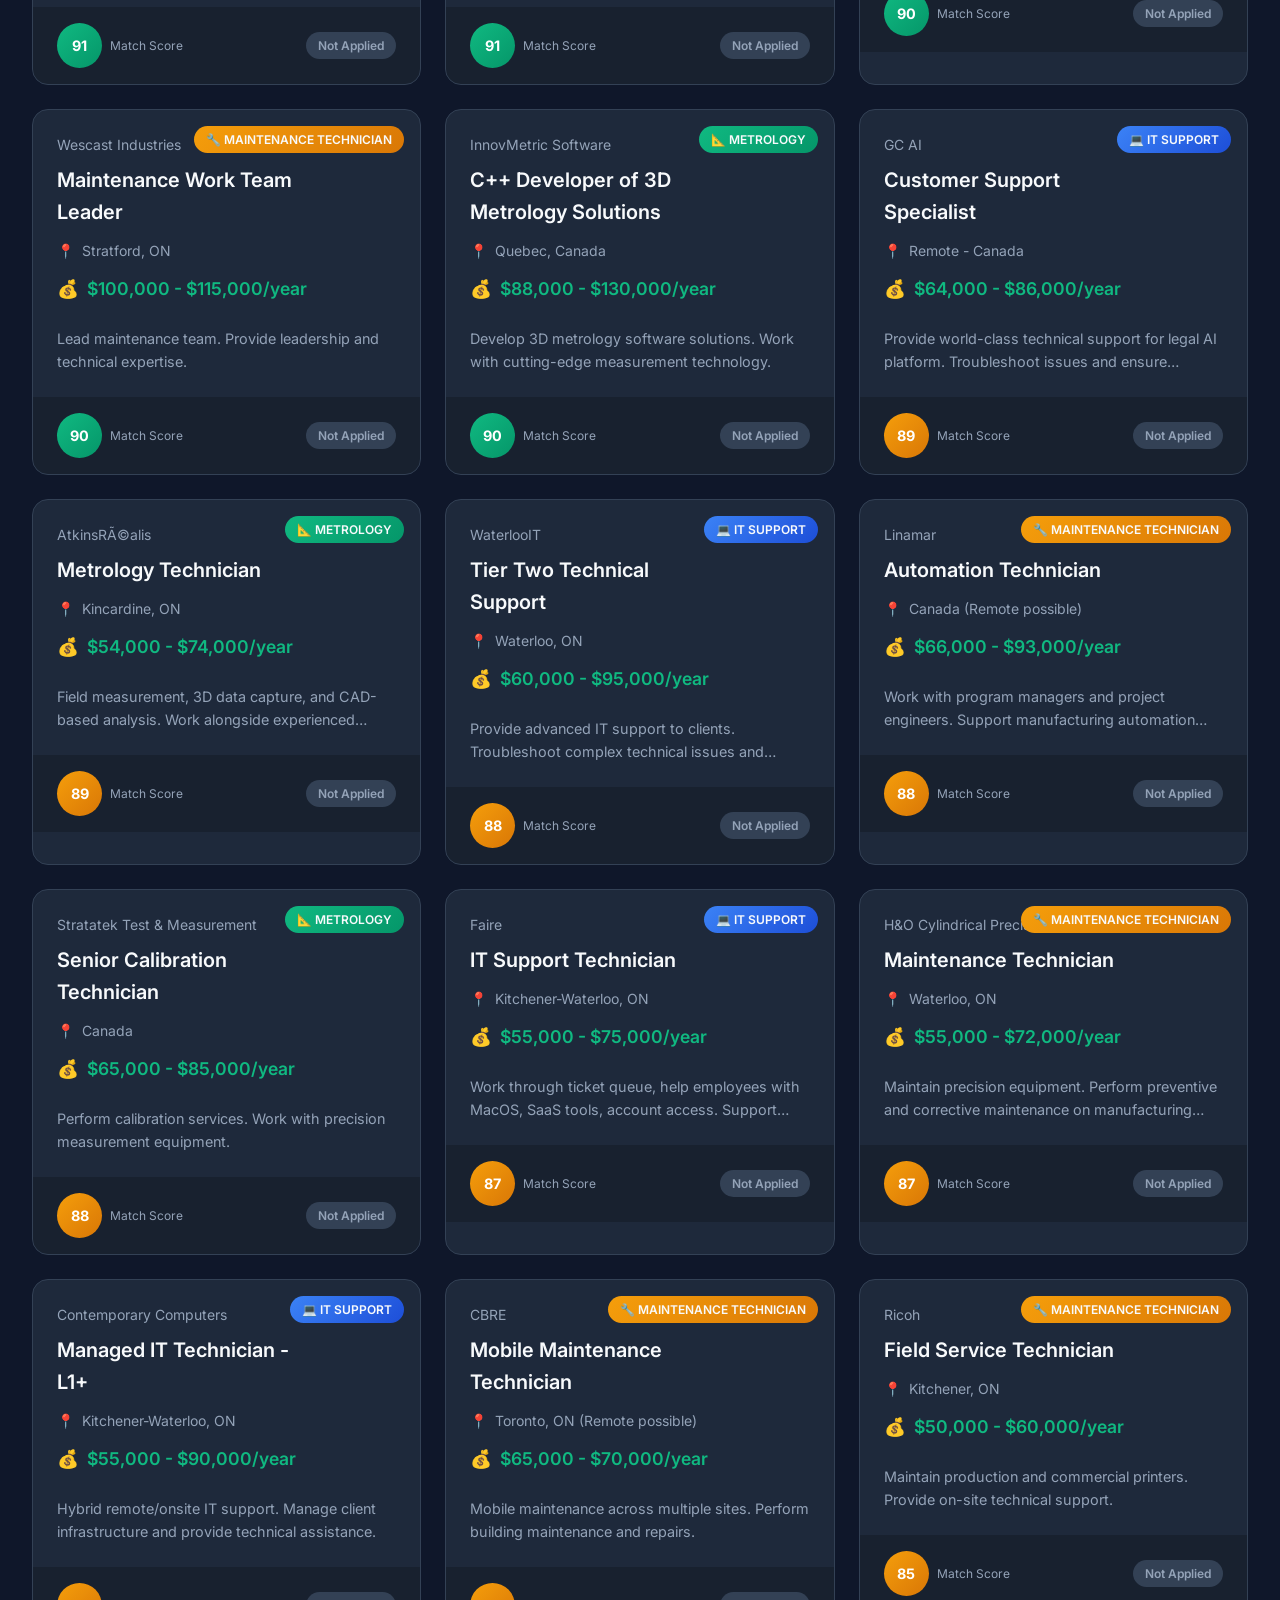
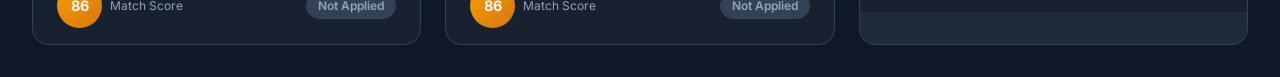
==== commit 05675253: "Fix status persistence, icon encoding, and port CV generation to Python - app.js now POSTs status/no" ====
--- a/index.html
+++ b/index.html
@@ -4,7 +4,7 @@
     <meta charset="UTF-8">
     <meta name="viewport" content="width=device-width, initial-scale=1.0">
     <title>Daniel Masias - Job Portal</title>
-    <link rel="stylesheet" href="styles.css">
+    <link rel="stylesheet" href="styles.css?v=20260907">
     <link href="https://fonts.googleapis.com/css2?family=Inter:wght@300;400;500;600;700&display=swap" rel="stylesheet">
 </head>
 <body>
@@ -211,6 +211,6 @@
         </button>
     </div>
 
-    <script src="app.js"></script>
+    <script src="app.js?v=20260907"></script>
 </body>
 </html>
